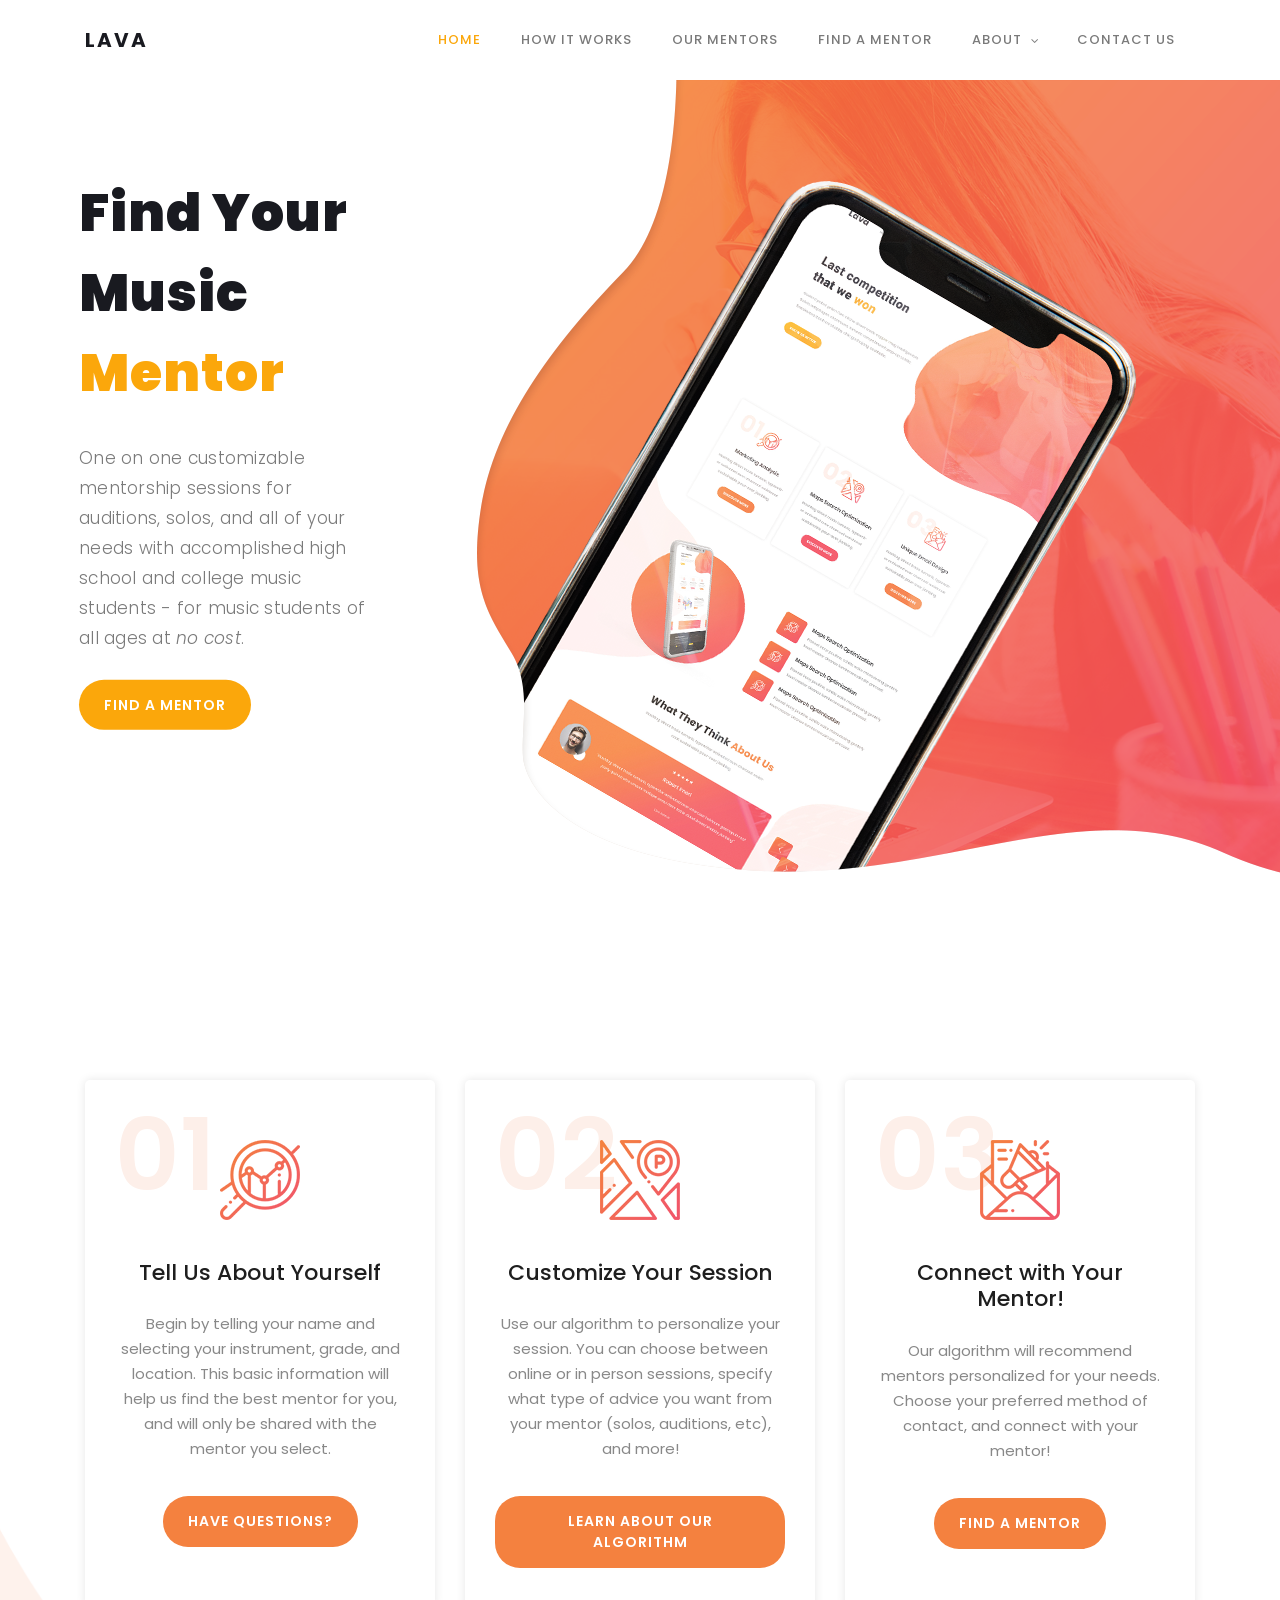
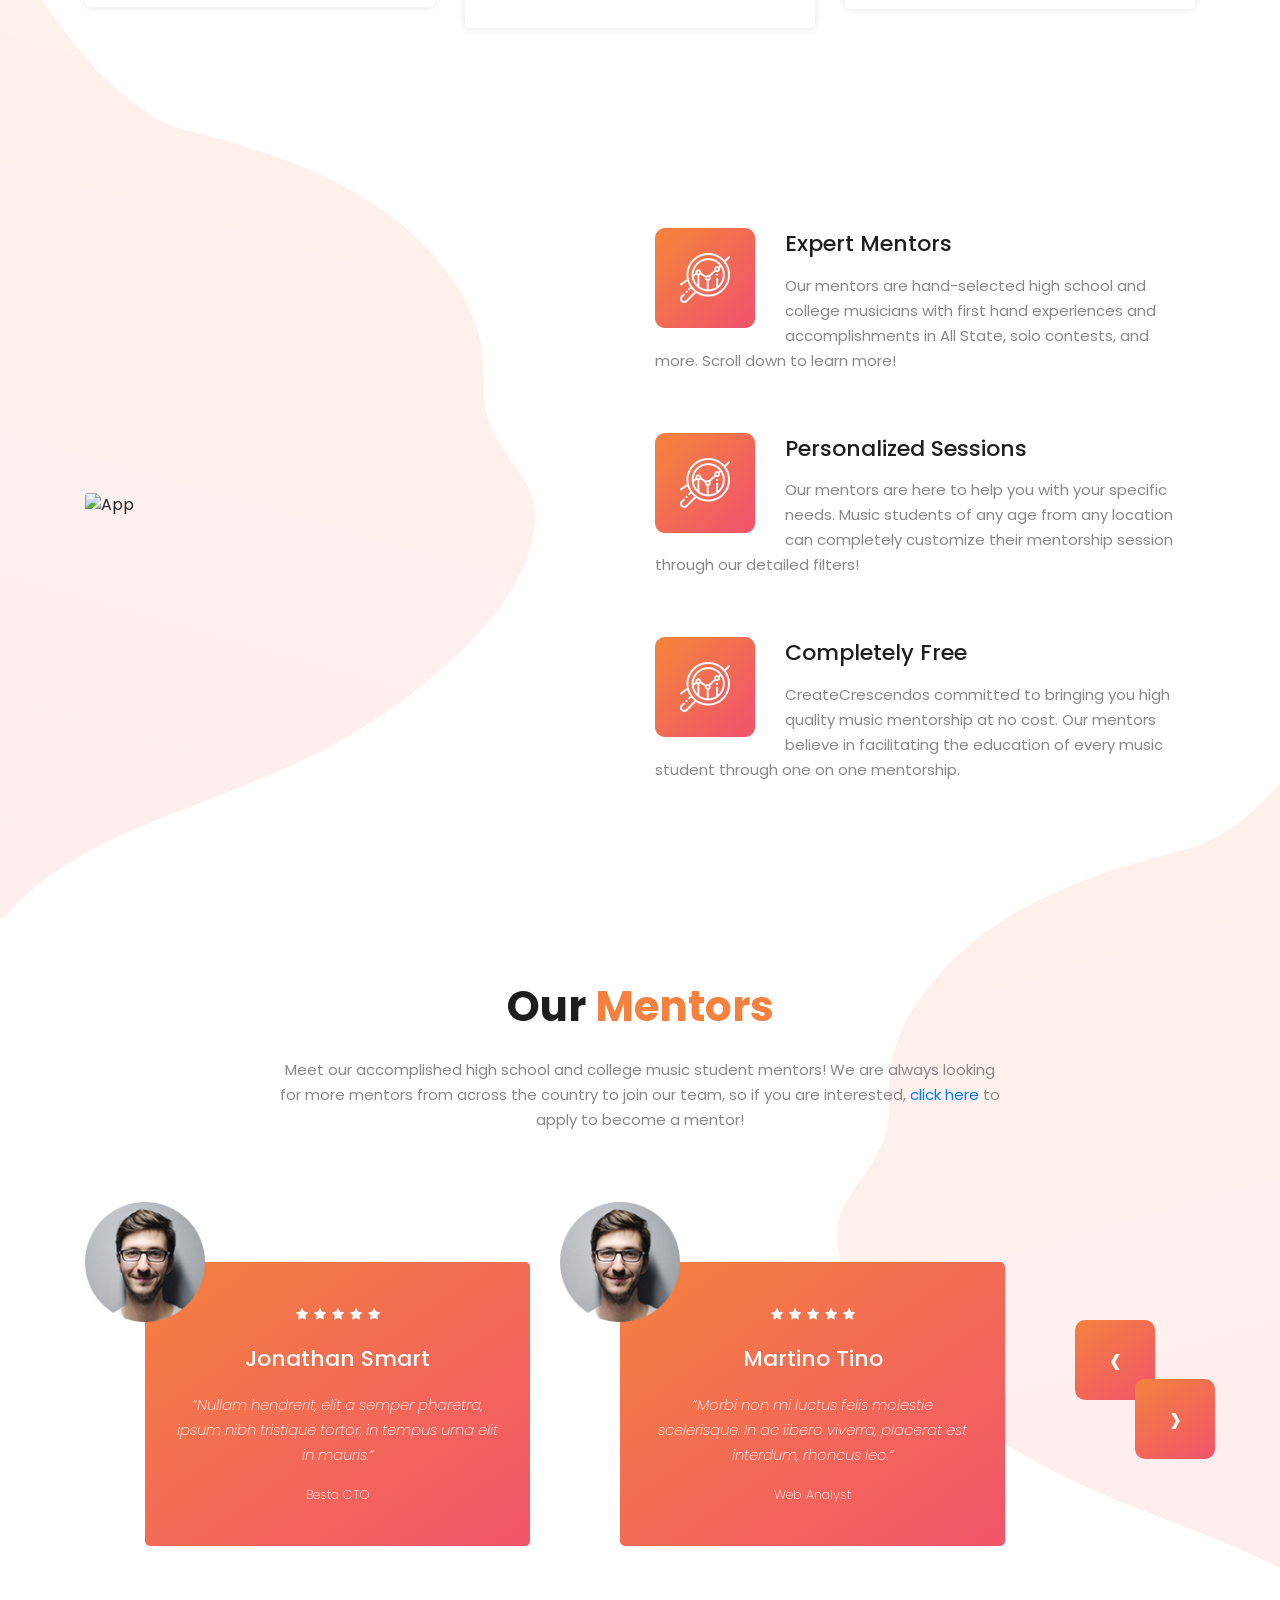
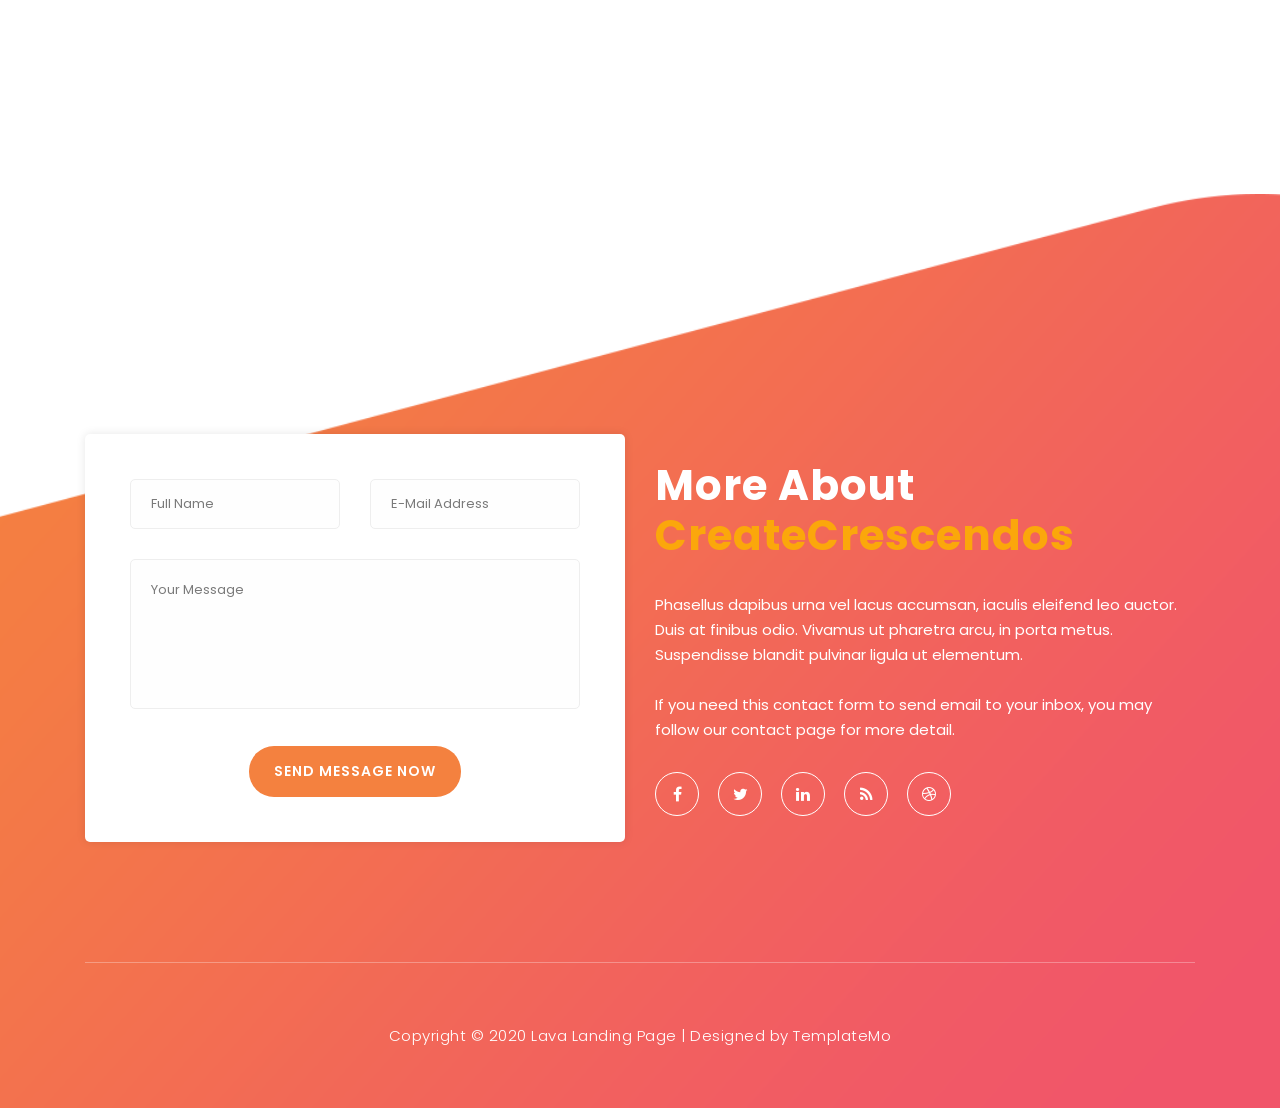
==== templatemo_540_lava_landing_page/index.html @ 40dc186a "Add files via upload" ====
<!DOCTYPE html>
<html lang="en">

<head>

    <meta charset="utf-8">
    <meta name="viewport" content="width=device-width, initial-scale=1, shrink-to-fit=no">
    <meta name="description" content="">
    <meta name="author" content="TemplateMo">
    <link href="https://fonts.googleapis.com/css?family=Poppins:100,200,300,400,500,600,700,800,900&display=swap" rel="stylesheet">

    <title>CreateCrescendos</title>
<!--

Lava Landing Page

https://templatemo.com/tm-540-lava-landing-page

-->

    <!-- Additional CSS Files -->
    <link rel="stylesheet" type="text/css" href="assets/css/bootstrap.min.css">

    <link rel="stylesheet" type="text/css" href="assets/css/font-awesome.css">

    <link rel="stylesheet" href="assets/css/templatemo-lava.css">

    <link rel="stylesheet" href="assets/css/owl-carousel.css">

</head>

<body>

    <!-- ***** Preloader Start ***** -->
    <div id="preloader">
        <div class="jumper">
            <div></div>
            <div></div>
            <div></div>
        </div>
    </div>
    <!-- ***** Preloader End ***** -->


    <!-- ***** Header Area Start ***** -->
    <header class="header-area header-sticky">
        <div class="container">
            <div class="row">
                <div class="col-12">
                    <nav class="main-nav">
                        <!-- ***** Logo Start ***** -->
                        <a href="index.html" class="logo">
                            Lava
                        </a>
                        <!-- ***** Logo End ***** -->
                        <!-- ***** Menu Start ***** -->
                        <ul class="nav">
                            <li class="scroll-to-section"><a href="#welcome" class="menu-item">Home</a></li>
                            <li class="scroll-to-section"><a href="#about" class="menu-item">How It Works</a></li>
                            <li class="scroll-to-section"><a href="#testimonials" class="menu-item">Our Mentors</a>
                            </li>
                            <li><a href="" class="men-item"> Find a Mentor</a></li>
                            <li class="submenu">
                                <a href="javascript:;">About</a>
                                <ul>
                                    <li><a href="" class="menu-item">About Us</a></li>
                                    <li><a href="" class="menu-item">Become a Mentor</a></li>
                                    <li><a href="" class="menu-item">FAQ's</a></li>
                                </ul>
                            </li>
                            <li class="scroll-to-section"><a href="#contact-us" class="menu-item">Contact Us</a></li>
                        </ul>
                        <a class='menu-trigger'>
                            <span>Menu</span>
                        </a>
                        <!-- ***** Menu End ***** -->
                    </nav>
                </div>
            </div>
        </div>
    </header>
    <!-- ***** Header Area End ***** -->


    <!-- ***** Welcome Area Start ***** -->
    <div class="welcome-area" id="welcome">

        <!-- ***** Header Text Start ***** -->
        <div class="header-text">
            <div class="container">
                <div class="row">
                    <div class="left-text col-lg-6 col-md-12 col-sm-12 col-xs-12"
                        data-scroll-reveal="enter left move 30px over 0.6s after 0.4s">
                        <h1>Find Your Music <em>Mentor</em></h1>
                        <p>One on one customizable mentorship sessions for auditions, solos, and all of your needs with accomplished high school and college music students - for music students of all ages at <em>no cost</em>.</p> 
                        <a href="#Find a Mentor" class="main-button-slider">FIND A MENTOR</a>
                    </div>
                </div>
            </div>
        </div>
        <!-- ***** Header Text End ***** -->
    </div>
    <!-- ***** Welcome Area End ***** -->

    <!-- ***** Features Big Item Start ***** -->
    <section class="section" id="about">
        <div class="container">
            <div class="row">
                <div class="col-lg-4 col-md-6 col-sm-12 col-xs-12"
                    data-scroll-reveal="enter left move 30px over 0.6s after 0.4s">
                    <div class="features-item">
                        <div class="features-icon">
                            <h2>01</h2>
                            <img src="assets/images/features-icon-1.png" alt="">
                            <h4>Tell Us About Yourself</h4>
                            <p>Begin by telling your name and selecting your instrument, grade, and location. This basic information will help us find the best mentor for you, and will only be shared with the mentor you select.</p>
                            <a href="#testimonials" class="main-button">
                                Have Questions?
                            </a>
                        </div>
                    </div>
                </div>
                <div class="col-lg-4 col-md-6 col-sm-12 col-xs-12"
                    data-scroll-reveal="enter bottom move 30px over 0.6s after 0.4s">
                    <div class="features-item">
                        <div class="features-icon">
                            <h2>02</h2>
                            <img src="assets/images/features-icon-2.png" alt="">
                            <h4>Customize Your Session</h4>
                            <p>Use our algorithm to personalize your session. You can choose between online or in person sessions, specify what type of advice you want from your mentor (solos, auditions, etc), and more! </p>
                            <a href="#testimonials" class="main-button">
                                Learn About our Algorithm
                            </a>
                        </div>
                    </div>
                </div>
                <div class="col-lg-4 col-md-6 col-sm-12 col-xs-12"
                    data-scroll-reveal="enter right move 30px over 0.6s after 0.4s">
                    <div class="features-item">
                        <div class="features-icon">
                            <h2>03</h2>
                            <img src="assets/images/features-icon-3.png" alt="">
                            <h4>Connect with Your Mentor!</h4>
                            <p>Our algorithm will recommend mentors personalized for your needs. Choose your preferred method of contact, and connect with your mentor!</p>
                            <a href="#Find a Mentor" class="main-button">
                                Find a Mentor
                            </a>
                        </div>
                    </div>
                </div>
            </div>
        </div>
    </section>
    <!-- ***** Features Big Item End ***** -->

    <div class="left-image-decor"></div>

    <!-- ***** Features Big Item Start ***** -->
    <section class="section" id="promotion">
        <div class="container">
            <div class="row">
                <div class="left-image col-lg-5 col-md-12 col-sm-12 mobile-bottom-fix-big"
                    data-scroll-reveal="enter left move 30px over 0.6s after 0.4s">
                    <img src="assets/images/left-image.png" class="rounded img-fluid d-block mx-auto" alt="App">
                </div>
                <div class="right-text offset-lg-1 col-lg-6 col-md-12 col-sm-12 mobile-bottom-fix">
                    <ul>
                        <li data-scroll-reveal="enter right move 30px over 0.6s after 0.4s">
                            <img src="assets/images/about-icon-01.png" alt="">
                            <div class="text">
                                <h4>Expert Mentors</h4>
                                <p>Our mentors are hand-selected high school and college musicians with first hand experiences and accomplishments in All State, solo contests, and more. Scroll down to learn more!
                            </div>
                        </li>
                        <li data-scroll-reveal="enter right move 30px over 0.6s after 0.5s">
                            <img src="assets/images/about-icon-02.png" alt="">
                            <div class="text">
                                <h4>Personalized Sessions</h4>
                                <p>Our mentors are here to help you with your specific needs. Music students of any age from any location can completely customize their mentorship session through our detailed filters!</p>
                            </div>
                        </li>
                        <li data-scroll-reveal="enter right move 30px over 0.6s after 0.6s">
                            <img src="assets/images/about-icon-03.png" alt="">
                            <div class="text">
                                <h4>Completely Free</h4>
                                <p>CreateCrescendos committed to bringing you high quality music mentorship at no cost. Our mentors believe in facilitating the education of every music student through one on one mentorship.</p>
                            </div>
                        </li>
                    </ul>
                </div>
            </div>
        </div>
    </section>
    <!-- ***** Features Big Item End ***** -->

    <div class="right-image-decor"></div>

    <!-- ***** Testimonials Starts ***** -->
    <section class="section" id="testimonials">
        <div class="container">
            <div class="row">
                <div class="col-lg-8 offset-lg-2">
                    <div class="center-heading">
                        <h2>Our <em>Mentors</em></h2>
                        <p>Meet our accomplished high school and college music student mentors! We are always looking for more mentors from across the country to join our team, so if you are interested, <a
                                rel="nofollow" href="https://templatemo.com/contact" target="_parent">click here</a> to apply to become a mentor! </p>
                    </div>
                </div>
                <div class="col-lg-10 col-md-12 col-sm-12 mobile-bottom-fix-big"
                    data-scroll-reveal="enter left move 30px over 0.6s after 0.4s">
                    <div class="owl-carousel owl-theme">
                        <div class="item service-item">
                            <div class="author">
                                <i><img src="assets/images/testimonial-author-1.png" alt="Author One"></i>
                            </div>
                            <div class="testimonial-content">
                                <ul class="stars">
                                    <li><i class="fa fa-star"></i></li>
                                    <li><i class="fa fa-star"></i></li>
                                    <li><i class="fa fa-star"></i></li>
                                    <li><i class="fa fa-star"></i></li>
                                    <li><i class="fa fa-star"></i></li>
                                </ul>
                                <h4>Jonathan Smart</h4>
                                <p>“Nullam hendrerit, elit a semper pharetra, ipsum nibh tristique tortor, in tempus
                                    urna elit in mauris.”</p>
                                <span>Besta CTO</span>
                            </div>
                        </div>
                        <div class="item service-item">
                            <div class="author">
                                <i><img src="assets/images/testimonial-author-1.png" alt="Second Author"></i>
                            </div>
                            <div class="testimonial-content">
                                <ul class="stars">
                                    <li><i class="fa fa-star"></i></li>
                                    <li><i class="fa fa-star"></i></li>
                                    <li><i class="fa fa-star"></i></li>
                                    <li><i class="fa fa-star"></i></li>
                                    <li><i class="fa fa-star"></i></li>
                                </ul>
                                <h4>Martino Tino</h4>
                                <p>“Morbi non mi luctus felis molestie scelerisque. In ac libero viverra, placerat est
                                    interdum, rhoncus leo.”</p>
                                <span>Web Analyst</span>
                            </div>
                        </div>
                        <div class="item service-item">
                            <div class="author">
                                <i><img src="assets/images/testimonial-author-1.png" alt="Author Third"></i>
                            </div>
                            <div class="testimonial-content">
                                <ul class="stars">
                                    <li><i class="fa fa-star"></i></li>
                                    <li><i class="fa fa-star"></i></li>
                                    <li><i class="fa fa-star"></i></li>
                                </ul>
                                <h4>George Tasa</h4>
                                <p>“Fusce rutrum in dolor sit amet lobortis. Ut at vehicula justo. Donec quam dolor,
                                    congue a fringilla sed, maximus et urna.”</p>
                                <span>System Admin</span>
                            </div>
                        </div>
                        <div class="item service-item">
                            <div class="author">
                                <i><img src="assets/images/testimonial-author-1.png" alt="Fourth Author"></i>
                            </div>
                            <div class="testimonial-content">
                                <ul class="stars">
                                    <li><i class="fa fa-star"></i></li>
                                    <li><i class="fa fa-star"></i></li>
                                    <li><i class="fa fa-star"></i></li>
                                    <li><i class="fa fa-star"></i></li>
                                </ul>
                                <h4>Sir James</h4>
                                <p>"Fusce rutrum in dolor sit amet lobortis. Ut at vehicula justo. Donec quam dolor,
                                    congue a fringilla sed, maximus et urna."</p>
                                <span>New Villager</span>
                            </div>
                        </div>
                    </div>
                </div>
            </div>
        </div>
    </section>
    <!-- ***** Testimonials Ends ***** -->


    <!-- ***** Footer Start ***** -->
    <footer id="contact-us">
        <div class="container">
            <div class="footer-content">
                <div class="row">
                    <!-- ***** Contact Form Start ***** -->
                    <div class="col-lg-6 col-md-12 col-sm-12">
                        <div class="contact-form">
                            <form id="contact" action="" method="post">
                                <div class="row">
                                    <div class="col-md-6 col-sm-12">
                                        <fieldset>
                                            <input name="name" type="text" id="name" placeholder="Full Name" required=""
                                                style="background-color: rgba(250,250,250,0.3);">
                                        </fieldset>
                                    </div>
                                    <div class="col-md-6 col-sm-12">
                                        <fieldset>
                                            <input name="email" type="text" id="email" placeholder="E-Mail Address"
                                                required="" style="background-color: rgba(250,250,250,0.3);">
                                        </fieldset>
                                    </div>
                                    <div class="col-lg-12">
                                        <fieldset>
                                            <textarea name="message" rows="6" id="message" placeholder="Your Message"
                                                required="" style="background-color: rgba(250,250,250,0.3);"></textarea>
                                        </fieldset>
                                    </div>
                                    <div class="col-lg-12">
                                        <fieldset>
                                            <button type="submit" id="form-submit" class="main-button">Send Message
                                                Now</button>
                                        </fieldset>
                                    </div>
                                </div>
                            </form>
                        </div>
                    </div>
                    <!-- ***** Contact Form End ***** -->
                    <div class="right-content col-lg-6 col-md-12 col-sm-12">
                        <h2>More About <em>CreateCrescendos</em></h2>
                        <p>Phasellus dapibus urna vel lacus accumsan, iaculis eleifend leo auctor. Duis at finibus odio.
                            Vivamus ut pharetra arcu, in porta metus. Suspendisse blandit pulvinar ligula ut elementum.
                            <br><br>If you need this contact form to send email to your inbox, you may follow our <a
                                rel="nofollow" href="https://templatemo.com/contact" target="_parent">contact</a> page
                            for more detail.</p>
                        <ul class="social">
                            <li><a href="https://fb.com/templatemo"><i class="fa fa-facebook"></i></a></li>
                            <li><a href="#"><i class="fa fa-twitter"></i></a></li>
                            <li><a href="#"><i class="fa fa-linkedin"></i></a></li>
                            <li><a href="#"><i class="fa fa-rss"></i></a></li>
                            <li><a href="#"><i class="fa fa-dribbble"></i></a></li>
                        </ul>
                    </div>
                </div>
            </div>
            <div class="row">
                <div class="col-lg-12">
                    <div class="sub-footer">
                        <p>Copyright &copy; 2020 Lava Landing Page

                        | Designed by <a rel="nofollow" href="https://templatemo.com">TemplateMo</a></p>
                    </div>
                </div>
            </div>
        </div>
    </footer>

    <!-- jQuery -->
    <script src="assets/js/jquery-2.1.0.min.js"></script>

    <!-- Bootstrap -->
    <script src="assets/js/popper.js"></script>
    <script src="assets/js/bootstrap.min.js"></script>

    <!-- Plugins -->
    <script src="assets/js/owl-carousel.js"></script>
    <script src="assets/js/scrollreveal.min.js"></script>
    <script src="assets/js/waypoints.min.js"></script>
    <script src="assets/js/jquery.counterup.min.js"></script>
    <script src="assets/js/imgfix.min.js"></script>

    <!-- Global Init -->
    <script src="assets/js/custom.js"></script>

</body>
</html>
---- templatemo_540_lava_landing_page/assets/css/templatemo-lava.css ----
/*

Lava Landing Page

https://templatemo.com/tm-540-lava-landing-page

*/

/* ---------------------------------------------
Table of contents
------------------------------------------------
01. font & reset css
02. reset
03. global styles
04. header
05. welcome
06. features
07. testimonials
08. contact
09. footer
10. preloader

--------------------------------------------- */
/* 
---------------------------------------------
font & reset css
--------------------------------------------- 
*/
@import url("https://fonts.googleapis.com/css?family=Poppins:100,200,300,400,500,600,700,800,900");
/* 
---------------------------------------------
reset
--------------------------------------------- 
*/
html, body, div, span, applet, object, iframe, h1, h2, h3, h4, h5, h6, p, blockquote, div
pre, a, abbr, acronym, address, big, cite, code, del, dfn, em, font, img, ins, kbd, q,
s, samp, small, strike, strong, sub, sup, tt, var, b, u, i, center, dl, dt, dd, ol, ul, li,
figure, header, nav, section, article, aside, footer, figcaption {
  margin: 0;
  padding: 0;
  border: 0;
  outline: 0;
}

.clearfix:after {
  content: ".";
  display: block;
  clear: both;
  visibility: hidden;
  line-height: 0;
  height: 0;
}

.clearfix {
  display: inline-block;
}

html[xmlns] .clearfix {
  display: block;
}

* html .clearfix {
  height: 1%;
}

ul, li {
  padding: 0;
  margin: 0;
  list-style: none;
}

header, nav, section, article, aside, footer, hgroup {
  display: block;
}

* {
  box-sizing: border-box;
}

html, body {
  font-family: 'Poppins', sans-serif;
  font-weight: 400;
  background-color: #fff;
  font-size: 16px;
  -ms-text-size-adjust: 100%;
  -webkit-font-smoothing: antialiased;
  -moz-osx-font-smoothing: grayscale;
}

a {
  text-decoration: none !important;
}

h1, h2, h3, h4, h5, h6 {
  margin-top: 0px;
  margin-bottom: 0px;
}

ul {
  margin-bottom: 0px;
}

p {
  font-size: 15px;
  line-height: 25px;
  color: #888;
}

/* 
---------------------------------------------
global styles
--------------------------------------------- 
*/
html,
body {
  background: #fff;
  font-family: 'Poppins', sans-serif;
}

::selection {
  background: #f1556a;
  color: #fff;
}

::-moz-selection {
  background: #f1556a;
  color: #fff;
}

@media (max-width: 991px) {
  html, body {
    overflow-x: hidden;
  }
  .mobile-top-fix {
    margin-top: 30px;
    margin-bottom: 0px;
  }
  .mobile-bottom-fix {
    margin-bottom: 30px;
  }
  .mobile-bottom-fix-big {
    margin-bottom: 60px;
  }
}

a.main-button-slider {
  font-size: 14px;
  border-radius: 25px;
  padding: 15px 25px;
  background-color: #fba70b;
  text-transform: uppercase;
  color: #fff;
  font-weight: 600;
  letter-spacing: 1px;
  -webkit-transition: all 0.3s ease 0s;
  -moz-transition: all 0.3s ease 0s;
  -o-transition: all 0.3s ease 0s;
  transition: all 0.3s ease 0s;
}

a.main-button-slider:hover {
  background-color: #f1556a;
}

a.main-button {
  font-size: 14px;
  border-radius: 25px;
  padding: 15px 25px;
  background-color: #f4813f;
  text-transform: uppercase;
  color: #fff;
  font-weight: 600;
  letter-spacing: 1px;
  -webkit-transition: all 0.3s ease 0s;
  -moz-transition: all 0.3s ease 0s;
  -o-transition: all 0.3s ease 0s;
  transition: all 0.3s ease 0s;
}

a.main-button:hover {
  background-color: #f1556a;
}

button.main-button {
  outline: none;
  border: none;
  cursor: pointer;
  font-size: 14px;
  border-radius: 25px;
  padding: 15px 25px;
  background-color: #f4813f;
  text-transform: uppercase;
  color: #fff;
  font-weight: 600;
  letter-spacing: 1px;
  -webkit-transition: all 0.3s ease 0s;
  -moz-transition: all 0.3s ease 0s;
  -o-transition: all 0.3s ease 0s;
  transition: all 0.3s ease 0s;
}

button.main-button:hover {
  background-color: #f1556a;
}


.center-heading {
  margin-bottom: 70px;
}

.center-heading h2 {
  margin-top: 0px;
  text-align: center;
  font-size: 42px;
  font-weight: 700;
  color: #1e1e1e;
  margin-bottom: 25px;
}

.center-heading h2 em {
  font-style: normal;
  color: #f4813f;
}

.center-heading p {
  font-size: 15px;
  color: #888;
  text-align: center;
}


/* 
---------------------------------------------
header
--------------------------------------------- 
*/

.background-header {
  background-color: #fff;
  height: 80px!important;
  position: fixed!important;
  top: 0px;
  left: 0px;
  right: 0px;
  box-shadow: 0px 0px 10px rgba(0,0,0,0.15)!important;
}

.background-header .logo,
.background-header .main-nav .nav li a {
  color: #1e1e1e!important;
}

.background-header .main-nav .nav li:hover a {
  color: #fba70b!important;
}

.background-header .nav li a.active {
  color: #fba70b!important;
}

.header-area {
  position: ab;
  top: 0px;
  left: 0px;
  right: 0px;
  z-index: 100;
  height: 0px;
  -webkit-transition: all .5s ease 0s;
  -moz-transition: all .5s ease 0s;
  -o-transition: all .5s ease 0s;
  transition: all .5s ease 0s;
}

.header-area .main-nav {
  min-height: 80px;
  background: transparent;
}

.header-area .main-nav .logo {
  line-height: 80px;
  color: #191a20;
  font-size: 20px;
  font-weight: 700;
  text-transform: uppercase;
  letter-spacing: 2px;
  float: left;
  -webkit-transition: all 0.3s ease 0s;
  -moz-transition: all 0.3s ease 0s;
  -o-transition: all 0.3s ease 0s;
  transition: all 0.3s ease 0s;
}


.header-area .main-nav .nav {
  float: right;
  margin-top: 27px;
  margin-left: 15%;
  margin-right: 0px;
  background-color: #fff;
  padding: 0px 20px;
  -webkit-transition: all 0.3s ease 0s;
  -moz-transition: all 0.3s ease 0s;
  -o-transition: all 0.3s ease 0s;
  transition: all 0.3s ease 0s;
  position: relative;
  z-index: 999;
}

.header-area .main-nav .nav li {
  padding-left: 20px;
  padding-right: 20px;
}

.header-area .main-nav .nav li:last-child {
  padding-right: 0px;
}

.header-area .main-nav .nav li a {
  display: block;
  font-weight: 500;
  font-size: 13px;
  color: #7a7a7a;
  text-transform: uppercase;
  -webkit-transition: all 0.3s ease 0s;
  -moz-transition: all 0.3s ease 0s;
  -o-transition: all 0.3s ease 0s;
  transition: all 0.3s ease 0s;
  height: 40px;
  line-height: 40px;
  border: transparent;
  letter-spacing: 1px;
}

.header-area .main-nav .nav li:hover a {
  color: #fba70b;
}

.header-area .main-nav .nav li.submenu {
  position: relative;
  padding-right: 35px;
}

.header-area .main-nav .nav li.submenu:after {
  font-family: FontAwesome;
  content: "\f107";
  font-size: 12px;
  color: #7a7a7a;
  position: absolute;
  right: 18px;
  top: 12px;
}

.header-area .main-nav .nav li.submenu ul {
  position: absolute;
  width: 200px;
  box-shadow: 0 2px 28px 0 rgba(0, 0, 0, 0.06);
  overflow: hidden;
  top: 40px;
  opacity: 0;
  transform: translateY(-2em);
  visibility: hidden;
  z-index: -1;
  transition: all 0.3s ease-in-out 0s, visibility 0s linear 0.3s, z-index 0s linear 0.01s;
}

.header-area .main-nav .nav li.submenu ul li {
  margin-left: 0px;
  padding-left: 0px;
  padding-right: 0px;
}

.header-area .main-nav .nav li.submenu ul li a {
  display: block;
  background: #fff;
  color: #7a7a7a!important;
  padding-left: 20px;
  height: 40px;
  line-height: 40px;
  -webkit-transition: all 0.3s ease 0s;
  -moz-transition: all 0.3s ease 0s;
  -o-transition: all 0.3s ease 0s;
  transition: all 0.3s ease 0s;
  position: relative;
  font-size: 13px;
  border-bottom: 1px solid #f5f5f5;
}

.header-area .main-nav .nav li.submenu ul li a:before {
  content: '';
  position: absolute;
  width: 0px;
  height: 40px;
  left: 0px;
  top: 0px;
  bottom: 0px;
  -webkit-transition: all 0.3s ease 0s;
  -moz-transition: all 0.3s ease 0s;
  -o-transition: all 0.3s ease 0s;
  transition: all 0.3s ease 0s;
  background: #fba70b;
}

.header-area .main-nav .nav li.submenu ul li a:hover {
  background: #fff;
  color: #fba70b!important;
  padding-left: 25px;
}

.header-area .main-nav .nav li.submenu ul li a:hover:before {
  width: 3px;
}

.header-area .main-nav .nav li.submenu:hover ul {
  visibility: visible;
  opacity: 1;
  z-index: 1;
  transform: translateY(0%);
  transition-delay: 0s, 0s, 0.3s;
}

.header-area .main-nav .menu-trigger {
  cursor: pointer;
  display: block;
  position: absolute;
  top: 23px;
  width: 32px;
  height: 40px;
  text-indent: -9999em;
  z-index: 99;
  right: 40px;
  display: none;
}

.header-area .main-nav .menu-trigger span,
.header-area .main-nav .menu-trigger span:before,
.header-area .main-nav .menu-trigger span:after {
  -moz-transition: all 0.4s;
  -o-transition: all 0.4s;
  -webkit-transition: all 0.4s;
  transition: all 0.4s;
  background-color: #1e1e1e;
  display: block;
  position: absolute;
  width: 30px;
  height: 2px;
  left: 0;
}

.background-header .main-nav .menu-trigger span,
.background-header .main-nav .menu-trigger span:before,
.background-header .main-nav .menu-trigger span:after {
  background-color: #1e1e1e;
}

.header-area .main-nav .menu-trigger span:before,
.header-area .main-nav .menu-trigger span:after {
  -moz-transition: all 0.4s;
  -o-transition: all 0.4s;
  -webkit-transition: all 0.4s;
  transition: all 0.4s;
  background-color: #1e1e1e;
  display: block;
  position: absolute;
  width: 30px;
  height: 2px;
  left: 0;
  width: 75%;
}

.background-header .main-nav .menu-trigger span:before,
.background-header .main-nav .menu-trigger span:after {
  background-color: #1e1e1e;
}

.header-area .main-nav .menu-trigger span:before,
.header-area .main-nav .menu-trigger span:after {
  content: "";
}

.header-area .main-nav .menu-trigger span {
  top: 16px;
}

.header-area .main-nav .menu-trigger span:before {
  -moz-transform-origin: 33% 100%;
  -ms-transform-origin: 33% 100%;
  -webkit-transform-origin: 33% 100%;
  transform-origin: 33% 100%;
  top: -10px;
  z-index: 10;
}

.header-area .main-nav .menu-trigger span:after {
  -moz-transform-origin: 33% 0;
  -ms-transform-origin: 33% 0;
  -webkit-transform-origin: 33% 0;
  transform-origin: 33% 0;
  top: 10px;
}

.header-area .main-nav .menu-trigger.active span,
.header-area .main-nav .menu-trigger.active span:before,
.header-area .main-nav .menu-trigger.active span:after {
  background-color: transparent;
  width: 100%;
}

.header-area .main-nav .menu-trigger.active span:before {
  -moz-transform: translateY(6px) translateX(1px) rotate(45deg);
  -ms-transform: translateY(6px) translateX(1px) rotate(45deg);
  -webkit-transform: translateY(6px) translateX(1px) rotate(45deg);
  transform: translateY(6px) translateX(1px) rotate(45deg);
  background-color: #1e1e1e;
}

.background-header .main-nav .menu-trigger.active span:before {
  background-color: #1e1e1e;
}

.header-area .main-nav .menu-trigger.active span:after {
  -moz-transform: translateY(-6px) translateX(1px) rotate(-45deg);
  -ms-transform: translateY(-6px) translateX(1px) rotate(-45deg);
  -webkit-transform: translateY(-6px) translateX(1px) rotate(-45deg);
  transform: translateY(-6px) translateX(1px) rotate(-45deg);
  background-color: #1e1e1e;
}

.background-header .main-nav .menu-trigger.active span:after {
  background-color: #1e1e1e;
}

.header-area.header-sticky {
  min-height: 80px;
}

.header-area.header-sticky .nav {
  margin-top: 20px !important;
}

.header-area.header-sticky .nav li a.active {
  color: #fba70b;
}

@media (max-width: 1200px) {
  .header-area .main-nav .nav li {
    padding-left: 12px;
    padding-right: 12px;
  }
  .header-area .main-nav:before {
    display: none;
  }
}

@media (max-width: 991px) {
  .logo {
    text-align: center;
    float: none!important;
  }
  .header-area {
    background-color: #f7f7f7;
    padding: 0px 15px;
    height: 80px;
    box-shadow: none;
    text-align: center;
  }
  .header-area .container {
    padding: 0px;
  }
  .header-area .logo {
    margin-left: 30px;
  }
  .header-area .menu-trigger {
    display: block !important;
  }
  .header-area .main-nav {
    overflow: hidden;
  }
  .header-area .main-nav .nav {
    float: none;
    width: 100%;
    margin-top: 0px !important;
    display: none;
    -webkit-transition: all 0s ease 0s;
    -moz-transition: all 0s ease 0s;
    -o-transition: all 0s ease 0s;
    transition: all 0s ease 0s;
    margin-left: 0px;
  }
  .header-area .main-nav .nav li:first-child {
    border-top: 1px solid #eee;
  }
  .header-area .main-nav .nav li {
    width: 100%;
    background: #fff;
    border-bottom: 1px solid #eee;
    padding-left: 0px !important;
    padding-right: 0px !important;
  }
  .header-area .main-nav .nav li a {
    height: 50px !important;
    line-height: 50px !important;
    padding: 0px !important;
    border: none !important;
    background: #f7f7f7 !important;
    color: #191a20 !important;
  }
  .header-area .main-nav .nav li a:hover {
    background: #eee !important;
    color: #fba70b!important;
  }
  .header-area .main-nav .nav li.submenu ul {
    position: relative;
    visibility: inherit;
    opacity: 1;
    z-index: 1;
    transform: translateY(0%);
    transition-delay: 0s, 0s, 0.3s;
    top: 0px;
    width: 100%;
    box-shadow: none;
    height: 0px;
  }
  .header-area .main-nav .nav li.submenu ul li a {
    font-size: 12px;
    font-weight: 400;
  }
  .header-area .main-nav .nav li.submenu ul li a:hover:before {
    width: 0px;
  }
  .header-area .main-nav .nav li.submenu ul.active {
    height: auto !important;
  }
  .header-area .main-nav .nav li.submenu:after {
    color: #3B566E;
    right: 25px;
    font-size: 14px;
    top: 15px;
  }
  .header-area .main-nav .nav li.submenu:hover ul, .header-area .main-nav .nav li.submenu:focus ul {
    height: 0px;
  }
}

@media (min-width: 992px) {
  .header-area .main-nav .nav {
    display: flex !important;
  }
}


/* 
---------------------------------------------
welcome
--------------------------------------------- 
*/
.welcome-area {
  width: 100%;
  height: 100vh;
  min-height: 793px;
  background-image: url(../images/banner-bg.png);
  background-repeat: no-repeat;
  background-position: right top;
}

.welcome-area .header-text .left-text {
  position: relative;
  align-self: center;
  margin-top: 35%;
  transform: perspective(1px) translateY(-30%) !important;
}

.welcome-area .header-text h1 {
  font-weight: 900;
  font-size: 52px;
  line-height: 80px;
  letter-spacing: 1px;
  margin-bottom: 30px;
  color: #191a20;
}

.welcome-area .header-text h1 em {
  font-style: normal;
  color: #fba70b;
}

.welcome-area .header-text p {
  font-weight: 300;
  font-size: 17px;
  color: #7a7a7a;
  line-height: 30px;
  letter-spacing: 0.25px;
  margin-bottom: 40px;
  position: relative;
}

@media (max-width: 1420px) {
  .welcome-area .header-text {
    width: 70%;
    margin-left: 5%;
  }
}

@media (max-width: 1320px) {
  .welcome-area .header-text .left-text {
    margin-top: 40%;
  }
  .welcome-area .header-text {
    width: 50%;
    margin-left: 5%;
  }
}

@media (max-width: 1140px) {
  .welcome-area {
    height: auto;
  }
  .welcome-area .header-text {       
    width: 92%;
    padding-top: 793px;
  }
  .welcome-area .header-text .left-text {
    margin-top: 5%;
    transform: none !important;
  }
}
@media (max-width: 810px) {
  .welcome-area {
    background-size: contain;
  }

  .welcome-area .header-text {
    padding-top: 100%;
    margin-left: 0;
  }
    
  .container-fluid .col-md-12 {
    margin-right: 0px;
    padding-right: 0px;
  }
}

/*
---------------------------------------------
about
---------------------------------------------
*/

#about {
  padding: 100px 0px;
  position: relative;
  z-index: 9;
}

@media (max-width: 992px) {
  .features-item {
    margin-bottom: 45px;
  }
}

.features-item {
  border-radius: 5px;
  padding: 60px 30px;
  text-align: center;
  box-shadow: 0px 0px 10px rgba(0,0,0,0.1);
}

.features-item h2 {
  z-index: 9;
  position: absolute;
  top: 15px;
  left: 45px;
  font-size: 100px;
  font-weight: 600;
  color: #fdefe9;
}

.features-item img {
  z-index: 10;
  position: relative;
  max-width: 100%;
  margin-bottom: 40px;
}

.features-item h4 {
  margin-top: 0px;
  font-size: 22px;
  color: #1e1e1e;
  margin-bottom: 25px;
}

.features-item .main-button {
  margin-top: 35px;
  display: inline-block;
}


/*
---------------------------------------------
promotion
---------------------------------------------
*/

.left-image-decor {
  background-image: url(../images/left-bg-decor.png);
  background-repeat: no-repeat;
  position: absolute;
  width: 100%;
  display: inline-block;
  height: 110%;
  margin-top: -200px;
}

#promotion {
  padding: 100px 0px;
}

#promotion .left-image {
  align-self: center;
}

#promotion .right-text ul {
  padding: 0;
  margin: 0;
}

#promotion .right-text ul li {
  display: inline-block;
  margin-bottom: 60px;
}

#promotion .right-text ul li:last-child {
  margin-bottom: 0px;
}

#promotion .right-text img {
  display: inline-block;
  float: left;
  margin-right: 30px;
}

#promotion .right-text h4 {
  font-size: 22px;
  color: #1e1e1e;
  margin-bottom: 15px;
  margin-top: 3px;
}


/*
--------------------------------------------
testimonials
--------------------------------------------
*/
.right-image-decor {
  background-image: url(../images/right-bg-decor.png);
  background-repeat: no-repeat;
  background-position: right center;
  position: absolute;
  width: 100%;
  display: inline-block;
  height: 110%;
  margin-top: -200px;
}

#testimonials {
  padding-top: 100px;
  position: relative;
  z-index: 9;
}

#testimonials .item {
  position: relative;
}

#testimonials .item .testimonial-content {
  background: rgb(244,129,63);
  background: linear-gradient(145deg, rgba(244,129,63,1) 0%, rgba(241,85,106,1) 100%);
  margin-left: 60px;
  padding: 40px 30px;
  text-align: center;
  border-radius: 5px;
}

#testimonials .item .testimonial-content ul li {
  display: inline-block;
  margin: 0px 1px;
}

#testimonials .item .testimonial-content ul li i {
  color: #fff;
  font-size: 13px;
}

#testimonials .item .testimonial-content h4 {
  font-size: 22px;
  margin-top: 20px;
  color: #fff;
}

#testimonials .item .testimonial-content p {
  color: #fff;
  font-style: italic;
  font-weight: 200;
  margin: 20px 0px 15px 0px;
}

#testimonials .item .testimonial-content span {
  color: #fff;
  font-weight: 200;
  font-size: 13px;
}

#testimonials .author img {
  max-width: 120px;
  margin-bottom: -60px;
}

.owl-carousel .owl-nav button.owl-next span {
  z-index: 10;
  top: 45%;
  border-radius: 10px;
  font-size: 46px;
  color: #fff;
  right: -210px;
  width: 80px;
  height: 80px;
  line-height: 80px;
  text-align: center;
  display: inline-block;
  background: rgb(244,129,63);
  background: linear-gradient(145deg, rgba(244,129,63,1) 0%, rgba(241,85,106,1) 100%);
  position: absolute;
}

.owl-carousel .owl-nav button.owl-prev span {
  z-index: 9;
  top: 30%;
  border-radius: 10px;
  font-size: 46px;
  color: #fff;
  right: -150px;
  width: 80px;
  height: 80px;
  line-height: 80px;
  text-align: center;
  display: inline-block;
  background: rgb(244,129,63);
  background: linear-gradient(145deg, rgba(244,129,63,1) 0%, rgba(241,85,106,1) 100%);
  position: absolute;
}

@media screen and (max-width: 1060px) {
  .owl-carousel .owl-nav {
    display: none!important;
  }
}

/* 
---------------------------------------------
footer
--------------------------------------------- 
*/

@media (max-width: 992px) {
  footer {
    padding-top: 0px!important;
    margin-top: 0px!important;
  }
  .contact-form {
    margin-bottom: 45px;
  }
  footer .right-content {
    text-align: center;
  }
  footer .footer-content {
    padding: 60px 0px!important;
  }
}

footer {
  margin-top: 200px;
  padding-top: 120px;
  background-image: url(../images/footer-bg.png);
  background-repeat: no-repeat;
  background-position: center center;
  background-size: cover;
  width: 100%;
}

footer .footer-content {
  padding: 120px 0px;
}

.contact-form {
  position: relative;
  z-index: 10;
  padding: 45px;
  border-radius: 5px;
  background-color: #fff;
  box-shadow: 0px 0px 10px rgba(0,0,0,0.1);
  
}

footer .right-content {
  align-self: center;
}

.contact-form input,
.contact-form textarea {
  color: #777;
  font-size: 13px;
  border: 1px solid #eee;
  background-color: #f7f7f7;
  border-radius: 5px;
  width: 100%;
  height: 50px;
  outline: none;
  padding-left: 20px;
  padding-right: 20px;
  -webkit-appearance: none;
  -moz-appearance: none;
  appearance: none;
  margin-bottom: 30px;
}

.contact-form textarea {
  height: 150px;
  resize: none;
  padding: 20px;
}

.contact-form {
  text-align: center;
}

.contact-form ::-webkit-input-placeholder { /* Edge */
  color: #7a7a7a;
}

.contact-form :-ms-input-placeholder { /* Internet Explorer 10-11 */
  color: #7a7a7a;
}

.contact-form ::placeholder {
  color: #7a7a7a;
}

.footer-content .right-content {
  color: #fff;
}

.footer-content .right-content h2 {
  margin-top: 0px;
  margin-bottom: 30px;
  font-size: 42px;
  text-transform: capitalize;
  font-weight: 700;
  letter-spacing: 1px;
}

.footer-content .right-content h2 em {
  font-style: normal;
  color: #fba70b;
}

.footer-content .right-content p {
  color: #FFF;
}

.footer-content .right-content a {
  color: #FFF;
}

.footer-content .right-content a:hover {
  color: #FC3;
}

footer .social {
  overflow: hidden;
  margin-top: 30px;
}

footer .social li:first-child {
  margin-left: 0px;
}

footer .social li {
  margin: 0px 7.5px;
  display: inline-block;
}

footer .social li a {
  color: #fff;
  text-align: center;
  background-color: transparent;
  border: 1px solid #fff;
  width: 44px;
  height: 44px;
  line-height: 44px;
  border-radius: 50%;
  display: inline-block;
  font-size: 16px;
  -webkit-transition: all 0.3s ease 0s;
  -moz-transition: all 0.3s ease 0s;
  -o-transition: all 0.3s ease 0s;
  transition: all 0.3s ease 0s;
}

footer .social li a:hover {
  background-color: #fba70b;
  border-color: #fba70b;
  color: #fff;
}

footer .copyright {
  margin-top: 10px;
  font-weight: 400;
  font-size: 15px;
  color: #4a4a4a;
  letter-spacing: 0.88px;
  text-transform: capitalize;
}

footer .sub-footer {
  padding: 60px 0px;
  border-top: 1px solid rgba(250,250,250,0.3);
  text-align: center;
}

footer .sub-footer a {
	color: #FFF;
}

footer .sub-footer a:hover {
	color: #FC3;
}

footer .sub-footer p {
  color: #fff;
  font-size: 15px;
  font-weight: 300;
  letter-spacing: 0.5px;
}

@media (max-width: 991px) {
  footer .copyright {
    text-align: center;
  }
  footer .social {
    text-align: center;
  }
}

/* 
---------------------------------------------
preloader
--------------------------------------------- 
*/
#preloader {
  overflow: hidden;
  background-image: linear-gradient(145deg, #f4813f 0%, #f1556a 100%);
  left: 0;
  right: 0;
  top: 0;
  bottom: 0;
  position: fixed;
  z-index: 9999;
  color: #fff;
}

#preloader .jumper {
  left: 0;
  top: 0;
  right: 0;
  bottom: 0;
  display: block;
  position: absolute;
  margin: auto;
  width: 50px;
  height: 50px;
}

#preloader .jumper > div {
  background-color: #fff;
  width: 10px;
  height: 10px;
  border-radius: 100%;
  -webkit-animation-fill-mode: both;
  animation-fill-mode: both;
  position: absolute;
  opacity: 0;
  width: 50px;
  height: 50px;
  -webkit-animation: jumper 1s 0s linear infinite;
  animation: jumper 1s 0s linear infinite;
}

#preloader .jumper > div:nth-child(2) {
  -webkit-animation-delay: 0.33333s;
  animation-delay: 0.33333s;
}

#preloader .jumper > div:nth-child(3) {
  -webkit-animation-delay: 0.66666s;
  animation-delay: 0.66666s;
}

@-webkit-keyframes jumper {
  0% {
    opacity: 0;
    -webkit-transform: scale(0);
    transform: scale(0);
  }
  5% {
    opacity: 1;
  }
  100% {
    -webkit-transform: scale(1);
    transform: scale(1);
    opacity: 0;
  }
}

@keyframes jumper {
  0% {
    opacity: 0;
    -webkit-transform: scale(0);
    transform: scale(0);
  }
  5% {
    opacity: 1;
  }
  100% {
    opacity: 0;
  }
}
---- templatemo_540_lava_landing_page/assets/css/owl-carousel.css ----
/**
 * Owl Carousel v2.3.4
 * Copyright 2013-2018 David Deutsch
 * Licensed under: SEE LICENSE IN https://github.com/OwlCarousel2/OwlCarousel2/blob/master/LICENSE
 */
/*
 *  Owl Carousel - Core
 */
.owl-carousel {
  display: none;
  width: 100%;
  -webkit-tap-highlight-color: transparent;
  /* position relative and z-index fix webkit rendering fonts issue */
  position: relative;
  z-index: 1; }
  .owl-carousel .owl-stage {
    position: relative;
    -ms-touch-action: pan-Y;
    touch-action: manipulation;
    -moz-backface-visibility: hidden;
    /* fix firefox animation glitch */ }
  .owl-carousel .owl-stage:after {
    content: ".";
    display: block;
    clear: both;
    visibility: hidden;
    line-height: 0;
    height: 0; }
  .owl-carousel .owl-stage-outer {
    position: relative;
    overflow: hidden;
    /* fix for flashing background */
    -webkit-transform: translate3d(0px, 0px, 0px); }
  .owl-carousel .owl-wrapper,
  .owl-carousel .owl-item {
    -webkit-backface-visibility: hidden;
    -moz-backface-visibility: hidden;
    -ms-backface-visibility: hidden;
    -webkit-transform: translate3d(0, 0, 0);
    -moz-transform: translate3d(0, 0, 0);
    -ms-transform: translate3d(0, 0, 0); }
  .owl-carousel .owl-item {
    position: relative;
    min-height: 1px;
    float: left;
    -webkit-backface-visibility: hidden;
    -webkit-tap-highlight-color: transparent;
    -webkit-touch-callout: none; }
  .owl-carousel .owl-item img {
    display: block;
    width: 100%; }
  .owl-carousel .owl-nav.disabled,
  .owl-carousel .owl-dots.disabled {
    display: none; }
  .owl-carousel .owl-nav .owl-prev,
  .owl-carousel .owl-nav .owl-next,
  .owl-carousel .owl-dot {
    cursor: pointer;
    -webkit-user-select: none;
    -khtml-user-select: none;
    -moz-user-select: none;
    -ms-user-select: none;
    user-select: none; }
  .owl-carousel .owl-nav button.owl-prev,
  .owl-carousel .owl-nav button.owl-next,
  .owl-carousel button.owl-dot {
    background: none;
    color: inherit;
    border: none;
    padding: 0 !important;
    font: inherit; }
  .owl-carousel.owl-loaded {
    display: block; }
  .owl-carousel.owl-loading {
    opacity: 0;
    display: block; }
  .owl-carousel.owl-hidden {
    opacity: 0; }
  .owl-carousel.owl-refresh .owl-item {
    visibility: hidden; }
  .owl-carousel.owl-drag .owl-item {
    -ms-touch-action: pan-y;
        touch-action: pan-y;
    -webkit-user-select: none;
    -moz-user-select: none;
    -ms-user-select: none;
    user-select: none; }
  .owl-carousel.owl-grab {
    cursor: move;
    cursor: grab; }
  .owl-carousel.owl-rtl {
    direction: rtl; }
  .owl-carousel.owl-rtl .owl-item {
    float: right; }

/* No Js */
.no-js .owl-carousel {
  display: block; }

/*
 *  Owl Carousel - Animate Plugin
 */
.owl-carousel .animated {
  animation-duration: 1000ms;
  animation-fill-mode: both; }

.owl-carousel .owl-animated-in {
  z-index: 0; }

.owl-carousel .owl-animated-out {
  z-index: 1; }

.owl-carousel .fadeOut {
  animation-name: fadeOut; }

@keyframes fadeOut {
  0% {
    opacity: 1; }
  100% {
    opacity: 0; } }

/*
 * 	Owl Carousel - Auto Height Plugin
 */
.owl-height {
  transition: height 500ms ease-in-out; }

/*
 * 	Owl Carousel - Lazy Load Plugin
 */
.owl-carousel .owl-item {
  /**
			This is introduced due to a bug in IE11 where lazy loading combined with autoheight plugin causes a wrong
			calculation of the height of the owl-item that breaks page layouts
		 */ }
  .owl-carousel .owl-item .owl-lazy {
    opacity: 0;
    transition: opacity 400ms ease; }
  .owl-carousel .owl-item .owl-lazy[src^=""], .owl-carousel .owl-item .owl-lazy:not([src]) {
    max-height: 0; }
  .owl-carousel .owl-item img.owl-lazy {
    transform-style: preserve-3d; }

/*
 * 	Owl Carousel - Video Plugin
 */
.owl-carousel .owl-video-wrapper {
  position: relative;
  height: 100%;
  background: #000; }

.owl-carousel .owl-video-play-icon {
  position: absolute;
  height: 80px;
  width: 80px;
  left: 50%;
  top: 50%;
  margin-left: -40px;
  margin-top: -40px;
  background: url("owl.video.play.png") no-repeat;
  cursor: pointer;
  z-index: 1;
  -webkit-backface-visibility: hidden;
  transition: transform 100ms ease; }

.owl-carousel .owl-video-play-icon:hover {
  -ms-transform: scale(1.3, 1.3);
      transform: scale(1.3, 1.3); }

.owl-carousel .owl-video-playing .owl-video-tn,
.owl-carousel .owl-video-playing .owl-video-play-icon {
  display: none; }

.owl-carousel .owl-video-tn {
  opacity: 0;
  height: 100%;
  background-position: center center;
  background-repeat: no-repeat;
  background-size: contain;
  transition: opacity 400ms ease; }

.owl-carousel .owl-video-frame {
  position: relative;
  z-index: 1;
  height: 100%;
  width: 100%; }
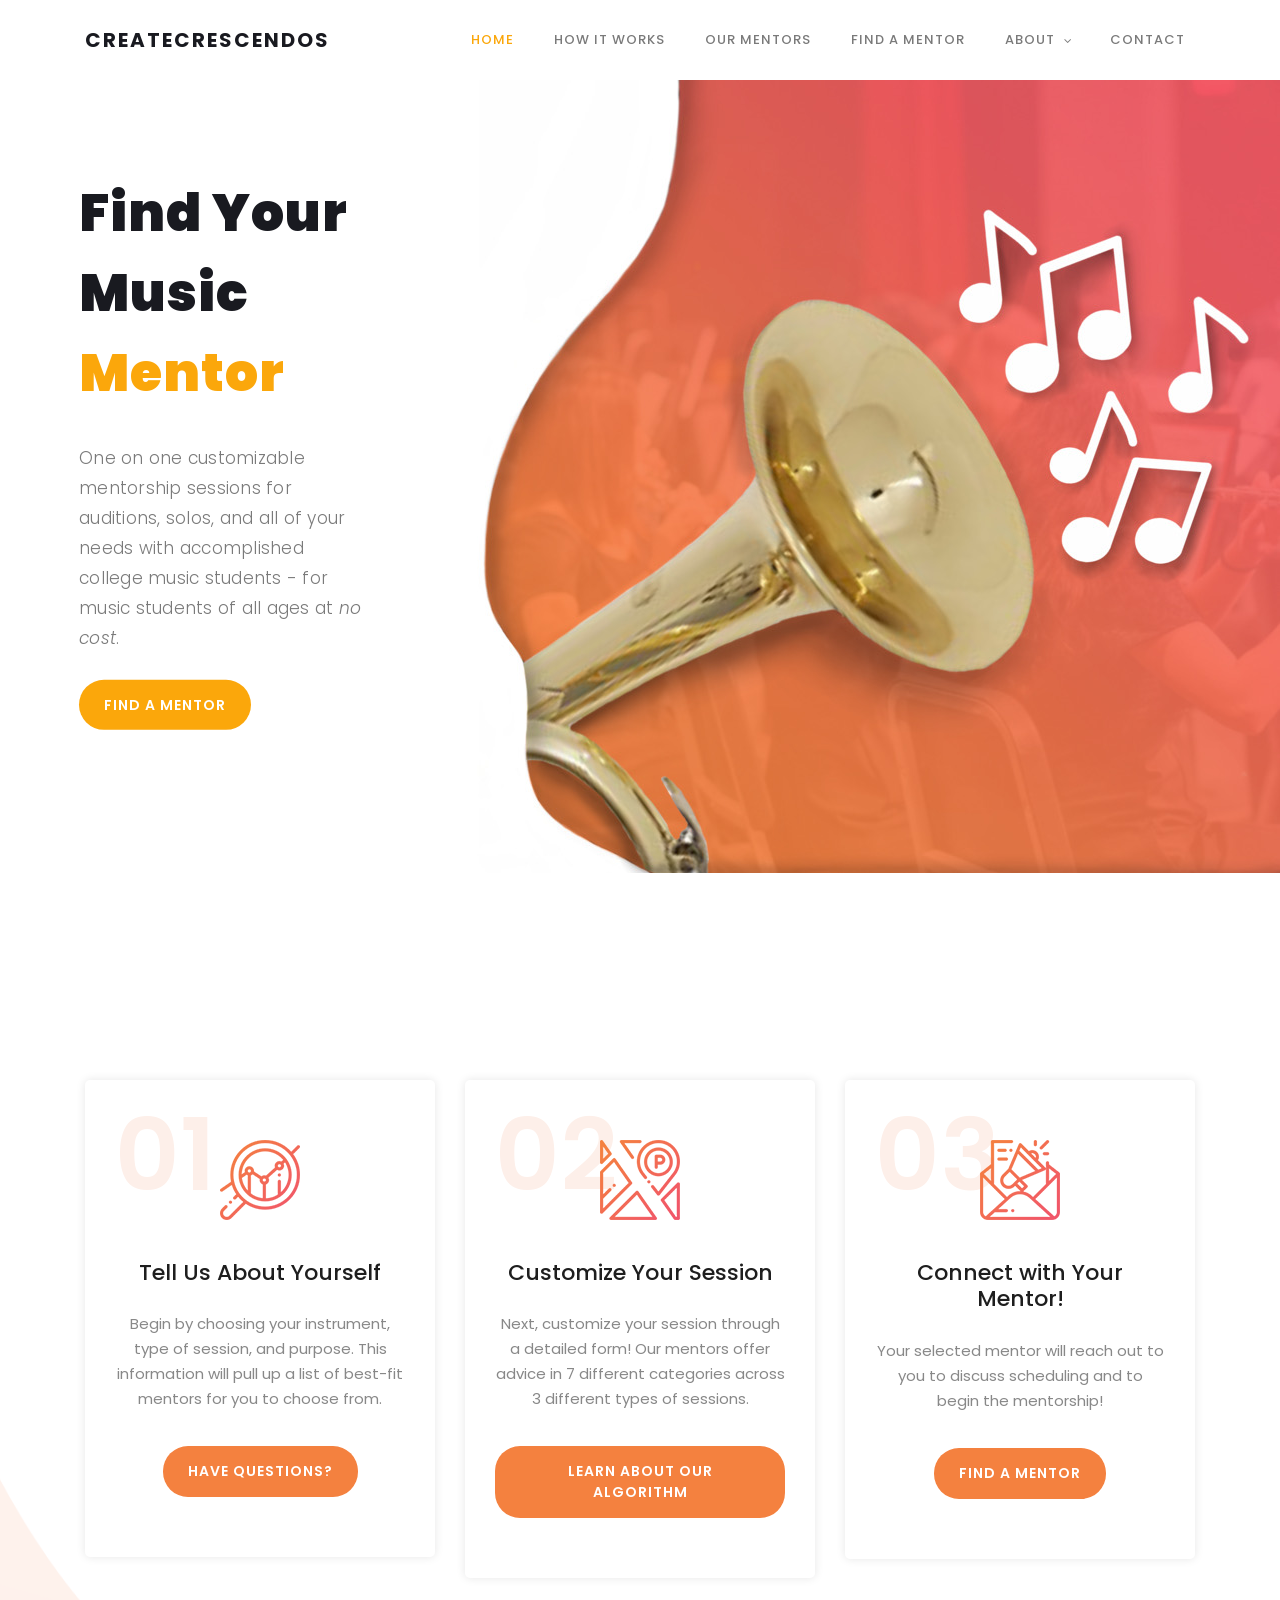
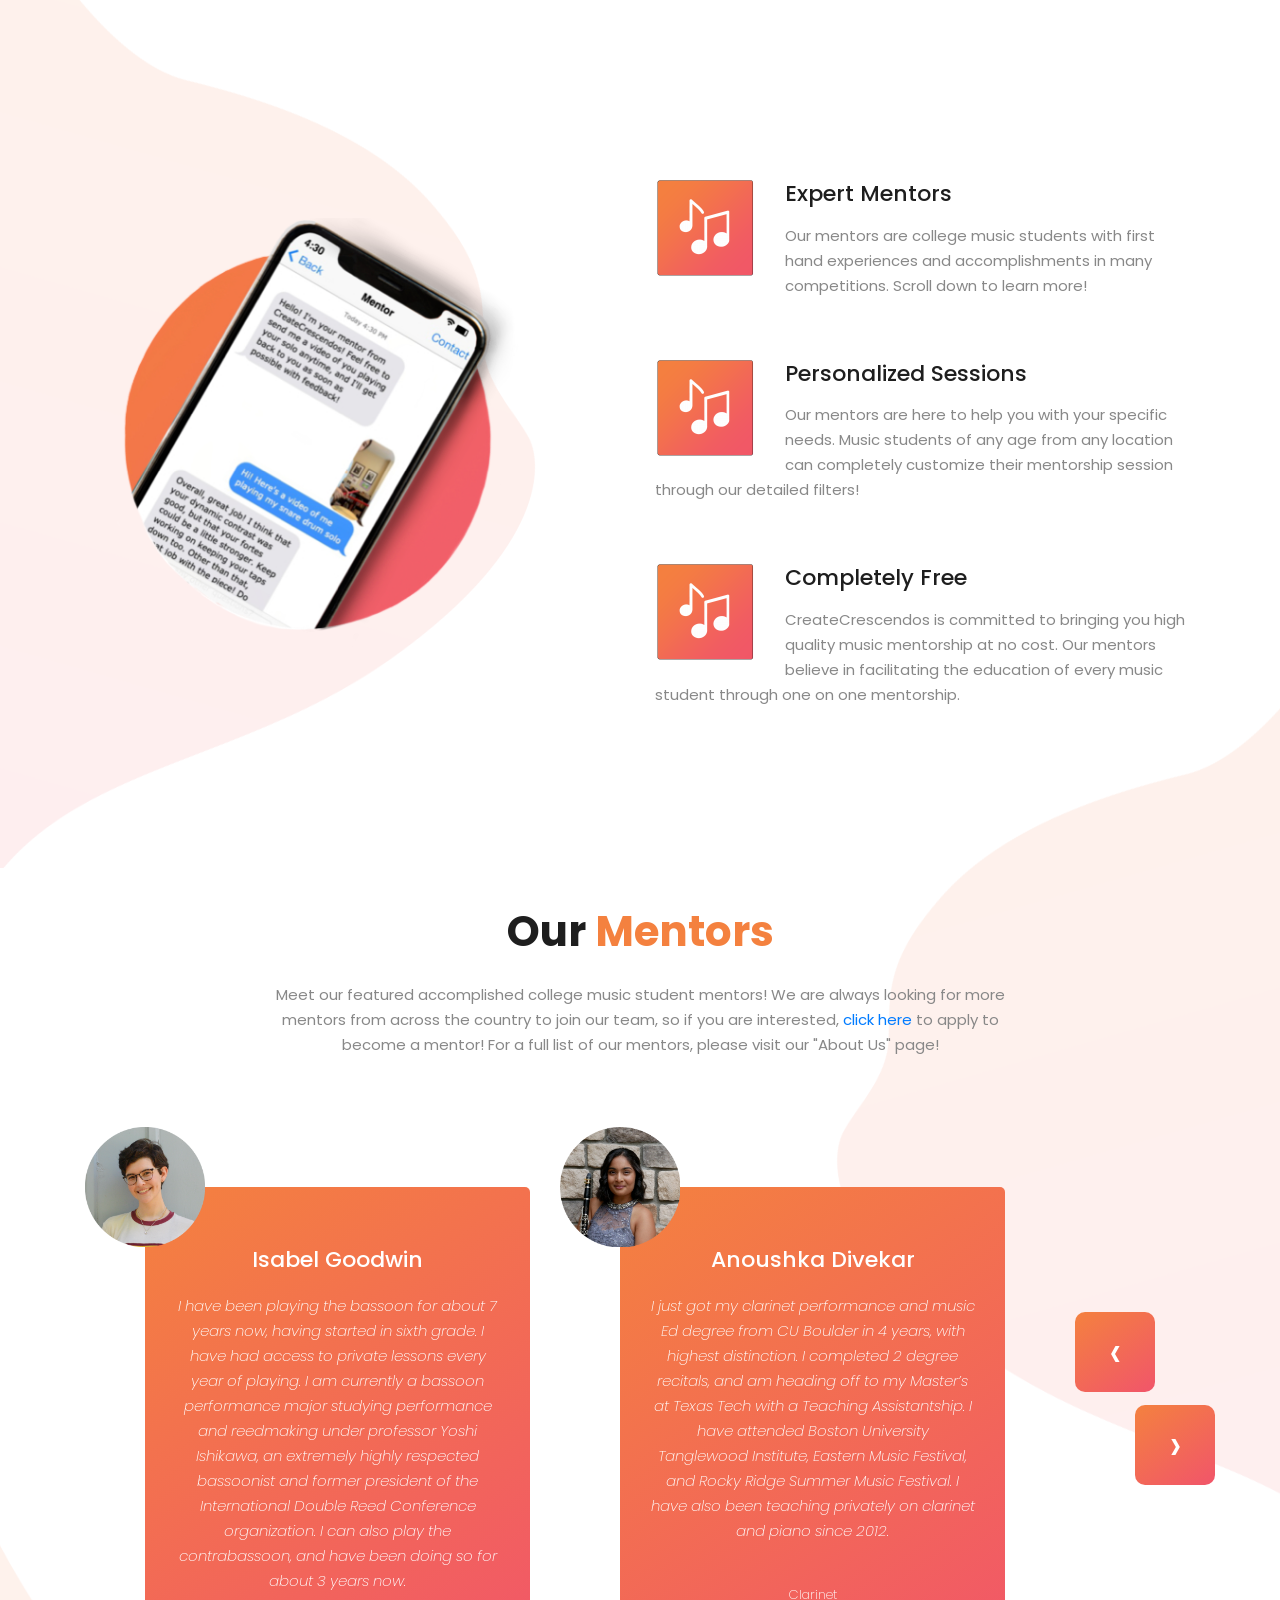
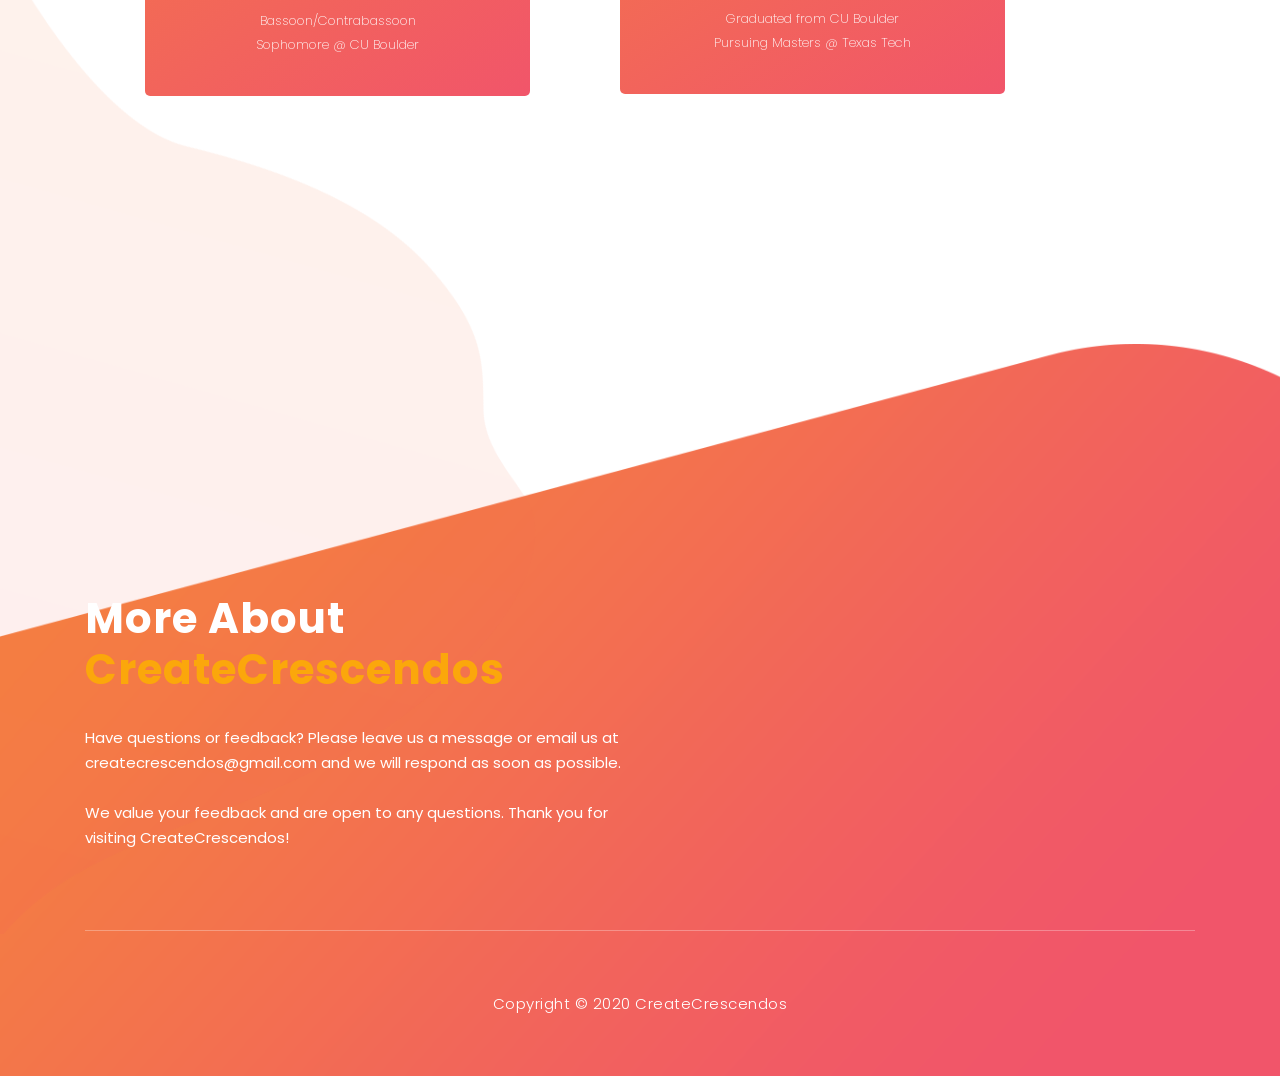
==== commit 24c2a503: "Add files via upload" ====
--- a/templatemo_540_lava_landing_page/index.html
+++ b/templatemo_540_lava_landing_page/index.html
@@ -26,7 +26,9 @@
     <link rel="stylesheet" href="assets/css/templatemo-lava.css">
 
     <link rel="stylesheet" href="assets/css/owl-carousel.css">
-
+    
+    <link rel="icon" type="image/png" href="assets/images/favicon.png" />
+    
 </head>
 
 <body>
@@ -49,8 +51,8 @@
                 <div class="col-12">
                     <nav class="main-nav">
                         <!-- ***** Logo Start ***** -->
-                        <a href="index.html" class="logo">
-                            Lava
+                        <a class="logo" href="index.html">
+                            CreateCrescendos
                         </a>
                         <!-- ***** Logo End ***** -->
                         <!-- ***** Menu Start ***** -->
@@ -59,16 +61,16 @@
                             <li class="scroll-to-section"><a href="#about" class="menu-item">How It Works</a></li>
                             <li class="scroll-to-section"><a href="#testimonials" class="menu-item">Our Mentors</a>
                             </li>
-                            <li><a href="" class="men-item"> Find a Mentor</a></li>
+                            <li><a href="findamentor.html"> Find a Mentor</a></li>
                             <li class="submenu">
                                 <a href="javascript:;">About</a>
                                 <ul>
-                                    <li><a href="" class="menu-item">About Us</a></li>
-                                    <li><a href="" class="menu-item">Become a Mentor</a></li>
-                                    <li><a href="" class="menu-item">FAQ's</a></li>
+                                    <li><a class="nav-link" href="aboutus.html" class="menu-item">About Us</a></li>
+                                    <li><a class="nav-link" href="becomeamentor.html" class="menu-item">Become a Mentor</a></li>
+                                    <li><a class="nav-link" href="faqs.html" class="menu-item">FAQ's</a></li>
                                 </ul>
                             </li>
-                            <li class="scroll-to-section"><a href="#contact-us" class="menu-item">Contact Us</a></li>
+                            <li class="scroll-to-section"><a href="#contact-us" class="menu-item">Contact</a></li>
                         </ul>
                         <a class='menu-trigger'>
                             <span>Menu</span>
@@ -92,8 +94,8 @@
                     <div class="left-text col-lg-6 col-md-12 col-sm-12 col-xs-12"
                         data-scroll-reveal="enter left move 30px over 0.6s after 0.4s">
                         <h1>Find Your Music <em>Mentor</em></h1>
-                        <p>One on one customizable mentorship sessions for auditions, solos, and all of your needs with accomplished high school and college music students - for music students of all ages at <em>no cost</em>.</p> 
-                        <a href="#Find a Mentor" class="main-button-slider">FIND A MENTOR</a>
+                        <p>One on one customizable mentorship sessions for auditions, solos, and all of your needs with accomplished college music students - for music students of all ages at <em>no cost</em>.</p> 
+                        <a href="findamentor.html" class="main-button-slider">FIND A MENTOR</a>
                     </div>
                 </div>
             </div>
@@ -113,8 +115,8 @@
                             <h2>01</h2>
                             <img src="assets/images/features-icon-1.png" alt="">
                             <h4>Tell Us About Yourself</h4>
-                            <p>Begin by telling your name and selecting your instrument, grade, and location. This basic information will help us find the best mentor for you, and will only be shared with the mentor you select.</p>
-                            <a href="#testimonials" class="main-button">
+                            <p>Begin by choosing your instrument, type of session, and purpose. This information will pull up a list of best-fit mentors for you to choose from.</p>
+                            <a href="faqs.html" class="main-button">
                                 Have Questions?
                             </a>
                         </div>
@@ -127,8 +129,8 @@
                             <h2>02</h2>
                             <img src="assets/images/features-icon-2.png" alt="">
                             <h4>Customize Your Session</h4>
-                            <p>Use our algorithm to personalize your session. You can choose between online or in person sessions, specify what type of advice you want from your mentor (solos, auditions, etc), and more! </p>
-                            <a href="#testimonials" class="main-button">
+                            <p> Next, customize your session through a detailed form! Our mentors offer advice in 7 different categories across 3 different types of sessions.</p>
+                            <a href="aboutus.html" class="main-button">
                                 Learn About our Algorithm
                             </a>
                         </div>
@@ -141,8 +143,8 @@
                             <h2>03</h2>
                             <img src="assets/images/features-icon-3.png" alt="">
                             <h4>Connect with Your Mentor!</h4>
-                            <p>Our algorithm will recommend mentors personalized for your needs. Choose your preferred method of contact, and connect with your mentor!</p>
-                            <a href="#Find a Mentor" class="main-button">
+                            <p>Your selected mentor will reach out to you to discuss scheduling and to begin the mentorship! </p>
+                            <a href="findamentor.html" class="main-button">
                                 Find a Mentor
                             </a>
                         </div>
@@ -161,29 +163,29 @@
             <div class="row">
                 <div class="left-image col-lg-5 col-md-12 col-sm-12 mobile-bottom-fix-big"
                     data-scroll-reveal="enter left move 30px over 0.6s after 0.4s">
-                    <img src="assets/images/left-image.png" class="rounded img-fluid d-block mx-auto" alt="App">
+                    <img src="assets/images/left-image.PNG" class="rounded img-fluid d-block mx-auto" alt="App">
                 </div>
                 <div class="right-text offset-lg-1 col-lg-6 col-md-12 col-sm-12 mobile-bottom-fix">
                     <ul>
                         <li data-scroll-reveal="enter right move 30px over 0.6s after 0.4s">
-                            <img src="assets/images/about-icon-01.png" alt="">
+                            <img src="assets/images/musicicon.png" alt="">
                             <div class="text">
                                 <h4>Expert Mentors</h4>
-                                <p>Our mentors are hand-selected high school and college musicians with first hand experiences and accomplishments in All State, solo contests, and more. Scroll down to learn more!
+                                <p>Our mentors are college music students with first hand experiences and accomplishments in many competitions. Scroll down to learn more!
                             </div>
                         </li>
                         <li data-scroll-reveal="enter right move 30px over 0.6s after 0.5s">
-                            <img src="assets/images/about-icon-02.png" alt="">
+                            <img src="assets/images/musicicon.png" alt="">
                             <div class="text">
                                 <h4>Personalized Sessions</h4>
                                 <p>Our mentors are here to help you with your specific needs. Music students of any age from any location can completely customize their mentorship session through our detailed filters!</p>
                             </div>
                         </li>
                         <li data-scroll-reveal="enter right move 30px over 0.6s after 0.6s">
-                            <img src="assets/images/about-icon-03.png" alt="">
+                            <img src="assets/images/musicicon.png" alt="">
                             <div class="text">
                                 <h4>Completely Free</h4>
-                                <p>CreateCrescendos committed to bringing you high quality music mentorship at no cost. Our mentors believe in facilitating the education of every music student through one on one mentorship.</p>
+                                <p>CreateCrescendos is committed to bringing you high quality music mentorship at no cost. Our mentors believe in facilitating the education of every music student through one on one mentorship.</p>
                             </div>
                         </li>
                     </ul>
@@ -202,8 +204,8 @@
                 <div class="col-lg-8 offset-lg-2">
                     <div class="center-heading">
                         <h2>Our <em>Mentors</em></h2>
-                        <p>Meet our accomplished high school and college music student mentors! We are always looking for more mentors from across the country to join our team, so if you are interested, <a
-                                rel="nofollow" href="https://templatemo.com/contact" target="_parent">click here</a> to apply to become a mentor! </p>
+                        <p>Meet our featured accomplished college music student mentors! We are always looking for more mentors from across the country to join our team, so if you are interested, <a
+                                rel="nofollow" href="becomeamentor.html">click here</a> to apply to become a mentor! For a full list of our mentors, please visit our "About Us" page!</p>
                     </div>
                 </div>
                 <div class="col-lg-10 col-md-12 col-sm-12 mobile-bottom-fix-big"
@@ -211,71 +213,44 @@
                     <div class="owl-carousel owl-theme">
                         <div class="item service-item">
                             <div class="author">
-                                <i><img src="assets/images/testimonial-author-1.png" alt="Author One"></i>
+                                <i><img src="assets/images/isabel.png" alt="Isabel Goodwin"></i>
                             </div>
                             <div class="testimonial-content">
-                                <ul class="stars">
-                                    <li><i class="fa fa-star"></i></li>
-                                    <li><i class="fa fa-star"></i></li>
-                                    <li><i class="fa fa-star"></i></li>
-                                    <li><i class="fa fa-star"></i></li>
-                                    <li><i class="fa fa-star"></i></li>
-                                </ul>
-                                <h4>Jonathan Smart</h4>
-                                <p>“Nullam hendrerit, elit a semper pharetra, ipsum nibh tristique tortor, in tempus
-                                    urna elit in mauris.”</p>
-                                <span>Besta CTO</span>
+                                
+                                <h4>Isabel Goodwin</h4>
+                                <p>I have been playing the bassoon for about 7 years now, having started in sixth grade. I have had access to private lessons every year of playing. I am currently a bassoon performance major studying performance and reedmaking under professor Yoshi Ishikawa, an extremely highly respected bassoonist and former president of the International Double Reed Conference organization. I can also play the contrabassoon, and have been doing so for about 3 years now.</p>
+                                <span>Bassoon/Contrabassoon</span>
+                                <br>
+                                <span>Sophomore @ CU Boulder</span>
                             </div>
                         </div>
                         <div class="item service-item">
                             <div class="author">
-                                <i><img src="assets/images/testimonial-author-1.png" alt="Second Author"></i>
+                                <i><img src="assets/images/anoushka.png" alt="Anoushka Divekar"></i>
                             </div>
                             <div class="testimonial-content">
-                                <ul class="stars">
-                                    <li><i class="fa fa-star"></i></li>
-                                    <li><i class="fa fa-star"></i></li>
-                                    <li><i class="fa fa-star"></i></li>
-                                    <li><i class="fa fa-star"></i></li>
-                                    <li><i class="fa fa-star"></i></li>
-                                </ul>
-                                <h4>Martino Tino</h4>
-                                <p>“Morbi non mi luctus felis molestie scelerisque. In ac libero viverra, placerat est
-                                    interdum, rhoncus leo.”</p>
-                                <span>Web Analyst</span>
+                                
+                                <h4>Anoushka Divekar</h4>
+                                <p>I just got my clarinet performance and music Ed degree from CU Boulder in 4 years, with highest distinction. I completed 2 degree recitals, and am heading off to my Master’s at Texas Tech with a Teaching Assistantship. I have attended Boston University Tanglewood Institute, Eastern Music Festival, and Rocky Ridge Summer Music Festival. I have also been teaching privately on clarinet and piano since 2012.</p>
+                                <br>
+                                <span>Clarinet</span>
+                                <br>
+                                <span>Graduated from CU Boulder</span>
+                                <br>
+                                <span>Pursuing Masters @ Texas Tech</span>
                             </div>
                         </div>
                         <div class="item service-item">
                             <div class="author">
-                                <i><img src="assets/images/testimonial-author-1.png" alt="Author Third"></i>
+                                <i><img src="assets/images/carolyn.png" alt="Carolyn VanderWerf"></i>
                             </div>
                             <div class="testimonial-content">
-                                <ul class="stars">
-                                    <li><i class="fa fa-star"></i></li>
-                                    <li><i class="fa fa-star"></i></li>
-                                    <li><i class="fa fa-star"></i></li>
-                                </ul>
-                                <h4>George Tasa</h4>
-                                <p>“Fusce rutrum in dolor sit amet lobortis. Ut at vehicula justo. Donec quam dolor,
-                                    congue a fringilla sed, maximus et urna.”</p>
-                                <span>System Admin</span>
-                            </div>
-                        </div>
-                        <div class="item service-item">
-                            <div class="author">
-                                <i><img src="assets/images/testimonial-author-1.png" alt="Fourth Author"></i>
-                            </div>
-                            <div class="testimonial-content">
-                                <ul class="stars">
-                                    <li><i class="fa fa-star"></i></li>
-                                    <li><i class="fa fa-star"></i></li>
-                                    <li><i class="fa fa-star"></i></li>
-                                    <li><i class="fa fa-star"></i></li>
-                                </ul>
-                                <h4>Sir James</h4>
-                                <p>"Fusce rutrum in dolor sit amet lobortis. Ut at vehicula justo. Donec quam dolor,
-                                    congue a fringilla sed, maximus et urna."</p>
-                                <span>New Villager</span>
+                                <h4>Carolyn VanderWerf</h4>
+                                <p>I am a college music education major with 9 years of experience on Bb clarinet and 3 years of experience on auxiliary clarinets. I have received various solo and ensemble awards.</p>
+                                <br> <br> <br> <br> <br> <br> <br>
+                                <span>Clarinet</span>
+                                <br>
+                                <span>Junior @ CU Boulder</span>
                             </div>
                         </div>
                     </div>
@@ -284,75 +259,36 @@
         </div>
     </section>
     <!-- ***** Testimonials Ends ***** -->
-
-
+ <div class="left-image-decor"></div>
     <!-- ***** Footer Start ***** -->
-    <footer id="contact-us">
+   <footer id="contact-us">
         <div class="container">
             <div class="footer-content">
-                <div class="row">
-                    <!-- ***** Contact Form Start ***** -->
-                    <div class="col-lg-6 col-md-12 col-sm-12">
-                        <div class="contact-form">
-                            <form id="contact" action="" method="post">
-                                <div class="row">
-                                    <div class="col-md-6 col-sm-12">
-                                        <fieldset>
-                                            <input name="name" type="text" id="name" placeholder="Full Name" required=""
-                                                style="background-color: rgba(250,250,250,0.3);">
-                                        </fieldset>
-                                    </div>
-                                    <div class="col-md-6 col-sm-12">
-                                        <fieldset>
-                                            <input name="email" type="text" id="email" placeholder="E-Mail Address"
-                                                required="" style="background-color: rgba(250,250,250,0.3);">
-                                        </fieldset>
-                                    </div>
-                                    <div class="col-lg-12">
-                                        <fieldset>
-                                            <textarea name="message" rows="6" id="message" placeholder="Your Message"
-                                                required="" style="background-color: rgba(250,250,250,0.3);"></textarea>
-                                        </fieldset>
-                                    </div>
-                                    <div class="col-lg-12">
-                                        <fieldset>
-                                            <button type="submit" id="form-submit" class="main-button">Send Message
-                                                Now</button>
-                                        </fieldset>
-                                    </div>
-                                </div>
-                            </form>
-                        </div>
-                    </div>
+                <div class=row>
+                 <!-- ***** Contact Form Start ***** -->
+<div class="cognito">
+<script src="https://www.cognitoforms.com/s/jETp3Ge4ykWe6CJ2jjOZ1Q"></script>
+<script>Cognito.load("forms", { id: "2" });</script>
+</div>             
                     <!-- ***** Contact Form End ***** -->
                     <div class="right-content col-lg-6 col-md-12 col-sm-12">
                         <h2>More About <em>CreateCrescendos</em></h2>
-                        <p>Phasellus dapibus urna vel lacus accumsan, iaculis eleifend leo auctor. Duis at finibus odio.
-                            Vivamus ut pharetra arcu, in porta metus. Suspendisse blandit pulvinar ligula ut elementum.
-                            <br><br>If you need this contact form to send email to your inbox, you may follow our <a
-                                rel="nofollow" href="https://templatemo.com/contact" target="_parent">contact</a> page
-                            for more detail.</p>
-                        <ul class="social">
-                            <li><a href="https://fb.com/templatemo"><i class="fa fa-facebook"></i></a></li>
-                            <li><a href="#"><i class="fa fa-twitter"></i></a></li>
-                            <li><a href="#"><i class="fa fa-linkedin"></i></a></li>
-                            <li><a href="#"><i class="fa fa-rss"></i></a></li>
-                            <li><a href="#"><i class="fa fa-dribbble"></i></a></li>
-                        </ul>
+                        <p>Have questions or feedback? Please leave us a message or email us at createcrescendos@gmail.com and we will respond as soon as possible. 
+                            <br><br>We value your feedback and are open to any questions. Thank you for visiting CreateCrescendos!</p>
                     </div>
                 </div>
             </div>
             <div class="row">
                 <div class="col-lg-12">
                     <div class="sub-footer">
-                        <p>Copyright &copy; 2020 Lava Landing Page
-
-                        | Designed by <a rel="nofollow" href="https://templatemo.com">TemplateMo</a></p>
+                        <p>Copyright &copy; 2020 CreateCrescendos
+
                     </div>
                 </div>
             </div>
         </div>
     </footer>
+
 
     <!-- jQuery -->
     <script src="assets/js/jquery-2.1.0.min.js"></script>
--- a/templatemo_540_lava_landing_page/assets/css/templatemo-lava.css
+++ b/templatemo_540_lava_landing_page/assets/css/templatemo-lava.css
@@ -294,10 +294,10 @@
 .header-area .main-nav .nav {
   float: right;
   margin-top: 27px;
-  margin-left: 15%;
+  margin-left: 10%;
   margin-right: 0px;
   background-color: #fff;
-  padding: 0px 20px;
+  padding: 0px 10px;
   -webkit-transition: all 0.3s ease 0s;
   -moz-transition: all 0.3s ease 0s;
   -o-transition: all 0.3s ease 0s;
@@ -657,7 +657,7 @@
   width: 100%;
   height: 100vh;
   min-height: 793px;
-  background-image: url(../images/banner-bg.png);
+  background-image: url(../images/headertest.PNG);
   background-repeat: no-repeat;
   background-position: right top;
 }
@@ -723,7 +723,7 @@
     transform: none !important;
   }
 }
-@media (max-width: 810px) {
+@media (max-width: 600px) {
   .welcome-area {
     background-size: contain;
   }
@@ -960,7 +960,6 @@
 footer
 --------------------------------------------- 
 */
-
 @media (max-width: 992px) {
   footer {
     padding-top: 0px!important;
@@ -988,17 +987,33 @@
 }
 
 footer .footer-content {
-  padding: 120px 0px;
+  padding: 80px 0px;
 }
 
 .contact-form {
   position: relative;
   z-index: 10;
-  padding: 45px;
+  padding: 0px;
   border-radius: 5px;
   background-color: #fff;
   box-shadow: 0px 0px 10px rgba(0,0,0,0.1);
   
+}
+.cognito {
+    position: relative;
+    padding-bottom: 0%;
+    padding-top: 50px;
+    height: 0;
+    overflow: hidden
+}
+
+
+.cognito {
+    position: relative;
+    top:0;
+    left: 0;
+    width: 100%;
+    height: 100%;
 }
 
 footer .right-content {
@@ -1148,8 +1163,6 @@
   }
   footer .social {
     text-align: center;
-  }
-}
 
 /* 
 ---------------------------------------------
